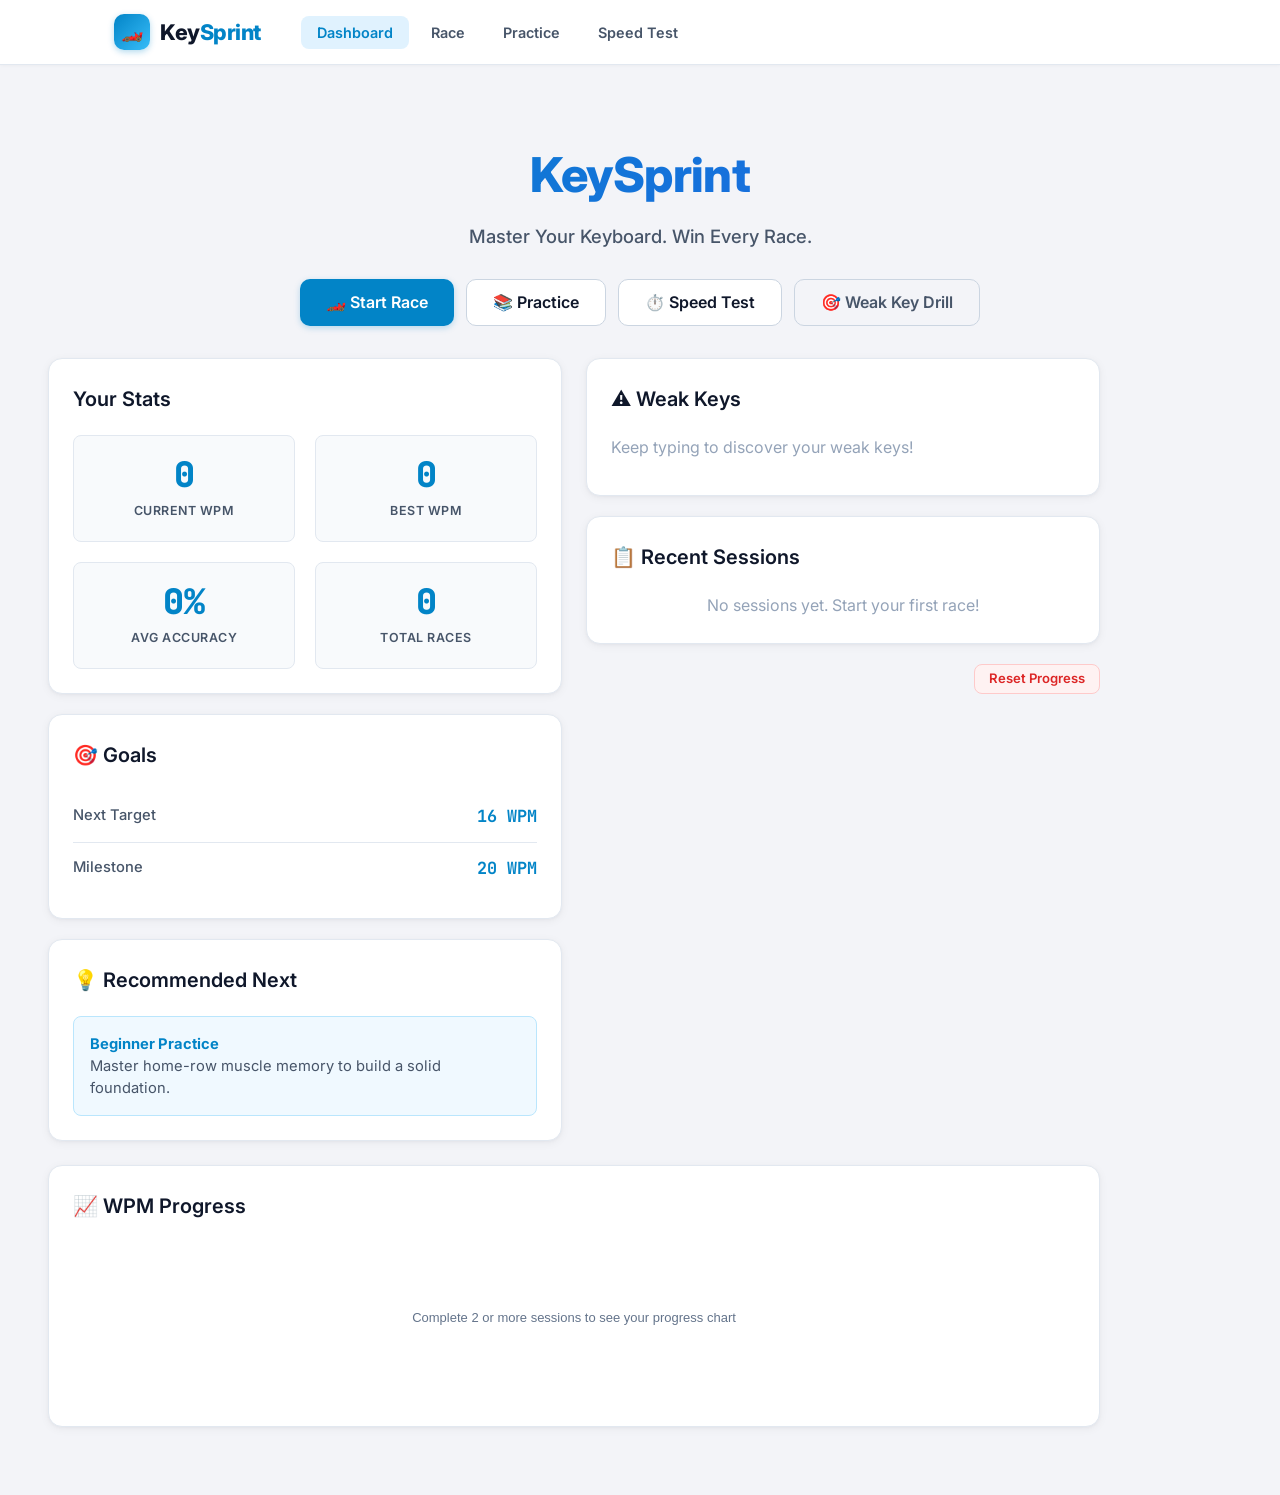
==== keysprint/index.html @ 2b30f243 "Build KeySprint typing website" ====
<!DOCTYPE html>
<html lang="en">
<head>
  <meta charset="UTF-8" />
  <meta name="viewport" content="width=device-width, initial-scale=1.0" />
  <meta name="description" content="KeySprint — Master Your Keyboard. Win Every Race. A gamified typing speed trainer." />
  <title>KeySprint — Master Your Keyboard. Win Every Race.</title>

  <!-- Fonts -->
  <link rel="preconnect" href="https://fonts.googleapis.com" />
  <link rel="preconnect" href="https://fonts.gstatic.com" crossorigin />
  <link href="https://fonts.googleapis.com/css2?family=JetBrains+Mono:wght@400;600;700&family=Inter:wght@400;500;600;700;800&display=swap" rel="stylesheet" />

  <!-- CSS -->
  <link rel="stylesheet" href="css/style.css" />
  <link rel="stylesheet" href="css/race.css" />
  <link rel="stylesheet" href="css/responsive.css" />

  <style>
    /* Inline critical — font override */
    body { font-family: 'Inter', 'Segoe UI', system-ui, sans-serif; }
    .passage-display, .typing-input, .key { font-family: 'JetBrains Mono', monospace; }
  </style>
</head>
<body>
<div id="app">

  <!-- ═══════════════════════════════════════════════════
       HEADER / NAV
  ════════════════════════════════════════════════════ -->
  <header>
    <div class="header-inner">
      <a class="logo" href="#" onclick="App.showView('dashboard'); App.renderDashboard(); return false;">
        <div class="logo-icon">🏎️</div>
        <span class="logo-name">Key<span>Sprint</span></span>
      </a>
      <nav>
        <button class="nav-btn active" id="nav-dashboard">Dashboard</button>
        <button class="nav-btn" id="nav-race">Race</button>
        <button class="nav-btn" id="nav-practice">Practice</button>
        <button class="nav-btn" id="nav-test">Speed Test</button>
      </nav>
    </div>
  </header>

  <!-- ═══════════════════════════════════════════════════
       VIEW: DASHBOARD
  ════════════════════════════════════════════════════ -->
  <div id="view-dashboard" class="view active">

    <!-- Hero -->
    <div class="dash-hero">
      <h1>KeySprint</h1>
      <p>Master Your Keyboard. Win Every Race.</p>
      <div class="dash-actions">
        <button class="btn btn-primary btn-lg" id="btn-start-race">🏎️ Start Race</button>
        <button class="btn btn-secondary btn-lg" id="btn-practice">📚 Practice</button>
        <button class="btn btn-secondary btn-lg" id="btn-typing-test">⏱️ Speed Test</button>
        <button class="btn btn-outline btn-lg" id="btn-adaptive">🎯 Weak Key Drill</button>
      </div>
    </div>

    <!-- Stats -->
    <div class="dash-grid container">
      <!-- Left column -->
      <div>
        <!-- Current stats -->
        <div class="card" style="margin-bottom:20px;">
          <div class="card-header">
            <h3>Your Stats</h3>
          </div>
          <div class="grid-2">
            <div class="stat-widget">
              <span class="stat-value" id="dash-current-wpm">0</span>
              <span class="stat-label">Current WPM</span>
            </div>
            <div class="stat-widget">
              <span class="stat-value" id="dash-best-wpm">0</span>
              <span class="stat-label">Best WPM</span>
            </div>
            <div class="stat-widget">
              <span class="stat-value" id="dash-accuracy">0%</span>
              <span class="stat-label">Avg Accuracy</span>
            </div>
            <div class="stat-widget">
              <span class="stat-value" id="dash-total-races">0</span>
              <span class="stat-label">Total Races</span>
            </div>
          </div>
        </div>

        <!-- Goals -->
        <div class="card" style="margin-bottom:20px;">
          <div class="card-header"><h3>🎯 Goals</h3></div>
          <div class="goal-item">
            <span class="goal-label">Next Target</span>
            <span class="goal-value"><span id="dash-next-target">16</span> WPM</span>
          </div>
          <div class="goal-item">
            <span class="goal-label">Milestone</span>
            <span class="goal-value"><span id="dash-milestone">20</span> WPM</span>
          </div>
        </div>

        <!-- Recommendation -->
        <div class="card">
          <div class="card-header"><h3>💡 Recommended Next</h3></div>
          <div class="recommendation-box" id="dash-recommendation">
            <strong>Start your first race!</strong><br>
            <span>Complete a session to get personalised recommendations.</span>
          </div>
        </div>
      </div>

      <!-- Right column -->
      <div>
        <!-- Weak keys -->
        <div class="card" style="margin-bottom:20px;">
          <div class="card-header"><h3>⚠️ Weak Keys</h3></div>
          <div id="dash-weak-keys" style="display:flex;gap:8px;flex-wrap:wrap;min-height:36px;">
            <span class="muted">Keep typing to discover your weak keys!</span>
          </div>
        </div>

        <!-- Recent history -->
        <div class="card" style="margin-bottom:20px;">
          <div class="card-header"><h3>📋 Recent Sessions</h3></div>
          <div id="dash-history">
            <p class="muted center">No sessions yet. Start your first race!</p>
          </div>
        </div>

        <!-- Reset -->
        <div style="text-align:right;">
          <button class="btn btn-danger btn-sm" id="btn-reset-stats">Reset Progress</button>
        </div>
      </div>
    </div>

    <!-- WPM Chart -->
    <div class="dash-chart-container container">
      <div class="card">
        <div class="card-header"><h3>📈 WPM Progress</h3></div>
        <div class="chart-canvas-wrap">
          <canvas id="dash-chart"></canvas>
        </div>
      </div>
    </div>

  </div><!-- /view-dashboard -->

  <!-- ═══════════════════════════════════════════════════
       VIEW: RACE
  ════════════════════════════════════════════════════ -->
  <div id="view-race" class="view">

    <!-- Setup bar -->
    <div class="race-setup container">
      <div class="race-setup-left">
        <h2>🏎️ Typing Race</h2>
        <p>Type the passage to advance your car. First to finish wins!</p>
      </div>
      <div class="race-setup-right">
        <label for="race-difficulty" style="color:var(--text-secondary);font-size:0.9rem;">Difficulty:</label>
        <select id="race-difficulty" class="difficulty-select">
          <option value="easy">Easy</option>
          <option value="medium" selected>Medium</option>
          <option value="hard">Hard</option>
        </select>
        <button class="btn btn-primary" id="btn-start-race-now">Start Race</button>
      </div>
    </div>

    <!-- Track -->
    <div class="race-track-container container" style="margin-left:24px;margin-right:24px;">
      <!-- Countdown overlay -->
      <div id="race-countdown" class="race-countdown-overlay">
        <div class="countdown-num">3</div>
      </div>

      <div class="track-road" id="race-track">
        <!-- Lane dividers -->
        <div class="lane-divider" style="top:69px;"></div>
        <div class="lane-divider" style="top:139px;"></div>
        <div class="lane-divider" style="top:209px;"></div>
        <!-- Start & finish lines -->
        <div class="start-line"></div>
        <div class="finish-line"></div>
      </div>
    </div>

    <!-- Active typing area -->
    <div id="race-active" style="display:none;" class="container" style="margin-top:0;">
      <div class="race-typing-area">
        <div class="race-top-bar">
          <div class="live-stats">
            <div class="live-stat">
              <span class="live-value" id="race-wpm">0</span>
              <span class="live-label">WPM</span>
            </div>
            <div class="live-stat">
              <span class="live-value" id="race-accuracy">100%</span>
              <span class="live-label">Accuracy</span>
            </div>
            <div class="live-stat">
              <span class="live-value" id="race-mistakes">0</span>
              <span class="live-label">Mistakes</span>
            </div>
          </div>
          <div class="race-controls">
            <button class="btn btn-outline btn-sm" id="btn-restart-race">↺ Restart</button>
          </div>
        </div>

        <!-- Progress bar -->
        <div class="progress-track" style="margin-bottom:16px;">
          <div class="progress-fill" id="race-progress-bar" style="width:0%;"></div>
        </div>

        <!-- Passage display -->
        <div class="passage-display" id="race-passage" aria-label="Passage to type"></div>

        <!-- Input -->
        <textarea
          id="race-input"
          class="typing-input"
          rows="2"
          placeholder="Start typing when the race begins…"
          disabled
          autocomplete="off"
          autocorrect="off"
          autocapitalize="off"
          spellcheck="false"
          aria-label="Typing input"
        ></textarea>
      </div>
    </div>

    <!-- Results -->
    <div id="race-results" style="display:none;"></div>

  </div><!-- /view-race -->

  <!-- ═══════════════════════════════════════════════════
       VIEW: PRACTICE
  ════════════════════════════════════════════════════ -->
  <div id="view-practice" class="view">

    <!-- Practice Menu -->
    <div id="practice-menu">
      <div class="page-title">
        <h2>📚 Practice Mode</h2>
      </div>
      <p class="page-subtitle">Build your typing skills step by step — from home row to advanced passages.</p>

      <!-- Beginner -->
      <div class="level-header">
        <span class="level-badge beginner">Beginner</span>
        <h3>Foundation Skills</h3>
      </div>
      <div id="practice-beginner"></div>

      <!-- Intermediate -->
      <div class="level-header">
        <span class="level-badge intermediate">Intermediate</span>
        <h3>Building Speed</h3>
      </div>
      <div id="practice-intermediate"></div>

      <!-- Advanced -->
      <div class="level-header">
        <span class="level-badge advanced">Advanced</span>
        <h3>Mastery Level</h3>
      </div>
      <div id="practice-advanced"></div>
    </div>

    <!-- Practice Session -->
    <div id="practice-session" style="display:none;">
      <div class="practice-header">
        <div>
          <h3 id="practice-lesson-title">Lesson</h3>
          <p class="practice-desc" id="practice-lesson-desc"></p>
        </div>
        <button class="btn btn-outline btn-sm" id="btn-back-practice">← Lessons</button>
      </div>

      <!-- Progress -->
      <div class="progress-track" style="margin-bottom:16px;">
        <div class="progress-fill" id="practice-progress-bar" style="width:0%;"></div>
      </div>

      <!-- Live stats -->
      <div class="live-stats" style="margin-bottom:16px;">
        <div class="live-stat">
          <span class="live-value" id="practice-wpm">0</span>
          <span class="live-label">WPM</span>
        </div>
        <div class="live-stat">
          <span class="live-value" id="practice-accuracy">100%</span>
          <span class="live-label">Accuracy</span>
        </div>
        <div class="live-stat">
          <span class="live-value" id="practice-mistakes">0</span>
          <span class="live-label">Mistakes</span>
        </div>
      </div>

      <!-- Passage -->
      <div class="passage-display" id="practice-display" style="margin-bottom:12px;"></div>

      <!-- Input -->
      <textarea
        id="practice-input"
        class="typing-input"
        rows="2"
        placeholder="Start typing…"
        autocomplete="off"
        autocorrect="off"
        autocapitalize="off"
        spellcheck="false"
        aria-label="Typing input"
      ></textarea>

      <!-- Visual keyboard -->
      <div id="practice-keyboard"></div>
    </div>

    <!-- Practice Results -->
    <div id="practice-results" style="display:none;"></div>

  </div><!-- /view-practice -->

  <!-- ═══════════════════════════════════════════════════
       VIEW: TYPING TEST
  ════════════════════════════════════════════════════ -->
  <div id="view-test" class="view">

    <!-- Setup -->
    <div id="test-setup">
      <div class="page-title" style="justify-content:center;">
        <h2>⏱️ Typing Speed Test</h2>
      </div>
      <p class="page-subtitle" style="text-align:center;">
        Choose a duration and start typing. WPM = (Correct characters ÷ 5) ÷ elapsed minutes.
      </p>

      <div class="card test-setup-card">
        <h3 style="margin-bottom:8px;">Select Duration</h3>
        <p style="font-size:0.9rem;">Timer starts the moment you begin typing.</p>
        <div class="test-duration-btns">
          <button class="test-duration-btn btn" id="btn-test-30">
            <span class="dur-num">30</span>
            <span class="dur-label">seconds</span>
          </button>
          <button class="test-duration-btn btn" id="btn-test-60">
            <span class="dur-num">60</span>
            <span class="dur-label">seconds</span>
          </button>
        </div>
      </div>
    </div>

    <!-- Active test -->
    <div id="test-active" style="display:none;">
      <div class="test-header">
        <div>
          <div class="test-timer-display" id="test-time">60</div>
          <div style="font-size:0.8rem;color:var(--text-muted);margin-top:2px;">seconds remaining</div>
        </div>
        <div class="live-stats">
          <div class="live-stat">
            <span class="live-value" id="test-wpm">0</span>
            <span class="live-label">WPM</span>
          </div>
          <div class="live-stat">
            <span class="live-value" id="test-accuracy">100%</span>
            <span class="live-label">Accuracy</span>
          </div>
          <div class="live-stat">
            <span class="live-value" id="test-correct">0</span>
            <span class="live-label">Correct</span>
          </div>
          <div class="live-stat">
            <span class="live-value" id="test-incorrect">0</span>
            <span class="live-label">Errors</span>
          </div>
        </div>
      </div>

      <!-- Passage -->
      <div class="passage-display" id="test-display" style="margin-bottom:12px;"></div>

      <!-- Input -->
      <textarea
        id="test-input"
        class="typing-input"
        rows="2"
        placeholder="Start typing to begin the test…"
        autocomplete="off"
        autocorrect="off"
        autocapitalize="off"
        spellcheck="false"
        aria-label="Typing input"
      ></textarea>
    </div>

    <!-- Results -->
    <div id="test-results" style="display:none;"></div>

  </div><!-- /view-test -->

</div><!-- /app -->

<!-- ── Scripts (order matters) ──────────────────────────── -->
<script src="js/storage.js"></script>
<script src="js/typing-engine.js"></script>
<script src="js/adaptive-learning.js"></script>
<script src="js/statistics.js"></script>
<script src="js/race.js"></script>
<script src="js/practice.js"></script>
<script src="js/app.js"></script>

</body>
</html>
---- keysprint/css/style.css ----
/* ══════════════════════════════════════════════════════════
   style.css — Base styles, design tokens, shared components
   Theme: Modern Clean White & Light Gray Combination
══════════════════════════════════════════════════════════ */

/* ── Design Tokens ──────────────────────────────────────── */
:root {
  --bg-deep:       #f3f4f8; /* Soft light gray background */
  --bg-panel:      #ffffff; /* Crisp pure white */
  --bg-card:       #ffffff; /* Clean white card */
  --bg-elevated:   #f8fafc; /* Very light slate-gray */
  --border:        #e2e8f0; /* Subtle light gray border */
  --border-bright: #cbd5e1; /* Clear defined border */

  --accent:        #0284c7; /* Vibrant racing sky-blue */
  --accent-hover:  #0369a1;
  --accent-glow:   rgba(2, 132, 199, 0.12);
  --accent2:       #e11d48; /* Racing crimson */
  --accent3:       #d97706; /* Racing amber/gold */
  --accent4:       #16a34a; /* Racing emerald green */
  --success:       #16a34a; /* Vibrant green */
  --danger:        #dc2626; /* Vibrant red */
  --warning:       #d97706; /* Warm amber */

  --text-primary:  #0f172a; /* Slate 900 - high contrast readability */
  --text-secondary:#475569; /* Slate 600 */
  --text-muted:    #94a3b8; /* Slate 400 */

  --font-main:     'Inter', -apple-system, BlinkMacSystemFont, 'Segoe UI', Roboto, sans-serif;
  --font-mono:     'JetBrains Mono', 'Fira Code', 'Consolas', monospace;

  --radius-sm:     8px;
  --radius-md:     14px;
  --radius-lg:     20px;

  --shadow-card:   0 2px 10px rgba(15, 23, 42, 0.05), 0 1px 3px rgba(15, 23, 42, 0.03);
  --shadow-glow:   0 0 15px rgba(2, 132, 199, 0.15);

  --transition:    all 0.2s ease;
}

/* ── Reset & Base ───────────────────────────────────────── */
*, *::before, *::after { box-sizing: border-box; margin: 0; padding: 0; }

html { font-size: 16px; scroll-behavior: smooth; }

body {
  font-family: var(--font-main);
  background: var(--bg-deep);
  color: var(--text-primary);
  min-height: 100vh;
  line-height: 1.6;
  overflow-x: hidden;
  -webkit-font-smoothing: antialiased;
}

/* ── Typography ─────────────────────────────────────────── */
h1 { font-size: 2.3rem; font-weight: 800; letter-spacing: -0.6px; color: var(--text-primary); }
h2 { font-size: 1.6rem; font-weight: 700; letter-spacing: -0.4px; color: var(--text-primary); }
h3 { font-size: 1.25rem; font-weight: 600; color: var(--text-primary); }
h4 { font-size: 1rem; font-weight: 600; color: var(--text-primary); }
p  { color: var(--text-secondary); }
.muted { color: var(--text-muted); }
.center { text-align: center; }

/* ── Layout ─────────────────────────────────────────────── */
#app {
  display: flex;
  flex-direction: column;
  min-height: 100vh;
}

.view { display: none; flex: 1; }
.view.active { display: block; animation: fadeIn 0.22s ease-out; }

@keyframes fadeIn {
  from { opacity: 0; transform: translateY(6px); }
  to   { opacity: 1; transform: translateY(0); }
}

.container {
  max-width: 1100px;
  margin: 0 auto;
  padding: 0 24px;
}

.section {
  padding: 32px 0;
}

/* ── Top Navigation ─────────────────────────────────────── */
header {
  background: var(--bg-panel);
  border-bottom: 1px solid var(--border);
  position: sticky;
  top: 0;
  z-index: 100;
  box-shadow: 0 1px 3px rgba(0, 0, 0, 0.03);
}

.header-inner {
  display: flex;
  align-items: center;
  gap: 20px;
  height: 64px;
  max-width: 1100px;
  margin: 0 auto;
  padding: 0 24px;
}

.logo {
  display: flex;
  align-items: center;
  gap: 10px;
  text-decoration: none;
  flex-shrink: 0;
}

.logo-icon {
  width: 36px;
  height: 36px;
  background: linear-gradient(135deg, var(--accent), #38bdf8);
  border-radius: 10px;
  display: flex;
  align-items: center;
  justify-content: center;
  font-size: 18px;
  box-shadow: 0 2px 6px rgba(2, 132, 199, 0.3);
}

.logo-name {
  font-size: 1.35rem;
  font-weight: 800;
  color: var(--text-primary);
  letter-spacing: -0.5px;
}

.logo-name span { color: var(--accent); }

nav {
  display: flex;
  gap: 6px;
  flex: 1;
  margin-left: 20px;
}

.nav-btn {
  background: transparent;
  border: none;
  color: var(--text-secondary);
  padding: 8px 16px;
  border-radius: var(--radius-sm);
  cursor: pointer;
  font-size: 0.9rem;
  font-weight: 600;
  transition: var(--transition);
  font-family: var(--font-main);
}

.nav-btn:hover {
  background: var(--bg-elevated);
  color: var(--text-primary);
}

.nav-btn.active {
  background: #e0f2fe;
  color: var(--accent);
}

/* ── Cards ──────────────────────────────────────────────── */
.card {
  background: var(--bg-card);
  border: 1px solid var(--border);
  border-radius: var(--radius-md);
  padding: 24px;
  box-shadow: var(--shadow-card);
}

.card-header {
  display: flex;
  align-items: center;
  justify-content: space-between;
  margin-bottom: 20px;
}

/* ── Buttons ────────────────────────────────────────────── */
.btn {
  display: inline-flex;
  align-items: center;
  gap: 8px;
  padding: 10px 22px;
  border-radius: var(--radius-sm);
  border: none;
  cursor: pointer;
  font-family: var(--font-main);
  font-size: 0.92rem;
  font-weight: 600;
  transition: var(--transition);
  text-decoration: none;
  line-height: 1.2;
}

.btn:disabled { opacity: 0.4; cursor: not-allowed; }

.btn-primary {
  background: var(--accent);
  color: #ffffff;
  box-shadow: 0 2px 6px rgba(2, 132, 199, 0.25);
}
.btn-primary:hover:not(:disabled) {
  background: var(--accent-hover);
  transform: translateY(-1px);
  box-shadow: 0 4px 12px rgba(2, 132, 199, 0.35);
}

.btn-secondary {
  background: #ffffff;
  color: var(--text-primary);
  border: 1px solid var(--border-bright);
}
.btn-secondary:hover:not(:disabled) {
  background: var(--bg-elevated);
  border-color: var(--accent);
  color: var(--accent);
}

.btn-outline {
  background: transparent;
  border: 1px solid var(--border-bright);
  color: var(--text-secondary);
}
.btn-outline:hover:not(:disabled) {
  border-color: var(--text-secondary);
  color: var(--text-primary);
  background: var(--bg-elevated);
}

.btn-danger {
  background: #fef2f2;
  color: var(--danger);
  border: 1px solid #fecaca;
}
.btn-danger:hover:not(:disabled) {
  background: #fee2e2;
}

.btn-sm { padding: 6px 14px; font-size: 0.82rem; }
.btn-lg { padding: 13px 26px; font-size: 1rem; border-radius: 10px; }

/* ── Stat Widgets ───────────────────────────────────────── */
.stat-widget {
  background: var(--bg-elevated);
  border: 1px solid var(--border);
  border-radius: var(--radius-sm);
  padding: 20px 16px;
  text-align: center;
  transition: var(--transition);
}

.stat-widget:hover {
  border-color: var(--accent);
  box-shadow: 0 2px 8px rgba(2, 132, 199, 0.08);
}

.stat-widget .stat-value {
  display: block;
  font-size: 2.2rem;
  font-weight: 800;
  color: var(--accent);
  line-height: 1.1;
  font-family: var(--font-mono);
}

.stat-widget .stat-label {
  display: block;
  font-size: 0.78rem;
  color: var(--text-secondary);
  text-transform: uppercase;
  letter-spacing: 0.5px;
  margin-top: 6px;
  font-weight: 600;
}

/* ── Passage Display ────────────────────────────────────── */
.passage-display {
  font-family: var(--font-mono);
  font-size: 1.15rem;
  line-height: 2;
  letter-spacing: 0.02em;
  padding: 20px;
  background: #ffffff;
  border: 1px solid var(--border-bright);
  border-radius: var(--radius-sm);
  min-height: 90px;
  word-break: break-word;
  user-select: none;
  box-shadow: inset 0 1px 3px rgba(0,0,0,0.02);
}

.char {
  position: relative;
  transition: color 0.05s ease, background-color 0.05s ease;
}

/* Correct: Vibrant clear green */
.char.correct {
  color: #16a34a;
  font-weight: 600;
}

/* Incorrect: Exact character that was mistyped is red */
.char.incorrect {
  color: #dc2626;
  background: #fee2e2;
  border-radius: 3px;
  padding: 0 1px;
  font-weight: 700;
}

/* Active cursor */
.char.active {
  color: var(--text-primary);
  background: rgba(2, 132, 199, 0.2);
  border-radius: 3px;
  padding: 0 1px;
  animation: blink-cursor 1s step-start infinite;
}

.char.pending {
  color: #94a3b8;
}

@keyframes blink-cursor {
  50% { background: rgba(2, 132, 199, 0.08); }
}

/* ── Typing Input ───────────────────────────────────────── */
.typing-input {
  width: 100%;
  background: #ffffff;
  border: 2px solid var(--border-bright);
  border-radius: var(--radius-sm);
  color: var(--text-primary);
  font-family: var(--font-mono);
  font-size: 1.05rem;
  padding: 14px 18px;
  resize: none;
  outline: none;
  transition: var(--transition);
  margin-top: 12px;
  box-shadow: 0 1px 2px rgba(0,0,0,0.03);
}

.typing-input:focus {
  border-color: var(--accent);
  box-shadow: 0 0 0 3px rgba(2, 132, 199, 0.15);
}

.typing-input:disabled {
  background: var(--bg-elevated);
  opacity: 0.6;
  cursor: not-allowed;
}

/* ── Progress Bar ───────────────────────────────────────── */
.progress-track {
  background: #e2e8f0;
  border-radius: 100px;
  height: 8px;
  overflow: hidden;
}

.progress-fill {
  height: 100%;
  border-radius: 100px;
  background: linear-gradient(90deg, var(--accent), #38bdf8);
  transition: width 0.25s ease;
  min-width: 2px;
}

/* ── Live Stats Row ─────────────────────────────────────── */
.live-stats {
  display: flex;
  gap: 14px;
  flex-wrap: wrap;
}

.live-stat {
  background: var(--bg-elevated);
  border: 1px solid var(--border);
  border-radius: var(--radius-sm);
  padding: 10px 16px;
  display: flex;
  flex-direction: column;
  align-items: center;
  min-width: 76px;
}

.live-stat .live-value {
  font-size: 1.5rem;
  font-weight: 800;
  color: var(--accent);
  line-height: 1;
  font-family: var(--font-mono);
}

.live-stat .live-label {
  font-size: 0.72rem;
  color: var(--text-secondary);
  text-transform: uppercase;
  letter-spacing: 0.5px;
  margin-top: 4px;
  font-weight: 600;
}

/* ── Key Chips ──────────────────────────────────────────── */
.key-chip {
  display: inline-flex;
  align-items: center;
  flex-direction: column;
  gap: 2px;
  padding: 6px 12px;
  border-radius: 6px;
  font-family: var(--font-mono);
  font-size: 0.9rem;
  font-weight: 700;
  min-width: 40px;
  text-align: center;
}

.key-chip.bad {
  background: #fef2f2;
  border: 1px solid #fecaca;
  color: var(--danger);
}

.key-chip small {
  font-size: 0.7rem;
  font-weight: 500;
  color: var(--text-secondary);
}

/* ── Badges ─────────────────────────────────────────────── */
.badge {
  display: inline-flex;
  align-items: center;
  gap: 4px;
  padding: 6px 14px;
  border-radius: 100px;
  font-size: 0.85rem;
  font-weight: 700;
}

.badge-gold {
  background: #fef3c7;
  color: #92400e;
  border: 1px solid #fde68a;
}

/* ── Results Card (shared) ──────────────────────────────── */
.results-card {
  max-width: 640px;
  margin: 40px auto;
  background: #ffffff;
  border: 1px solid var(--border);
  border-radius: var(--radius-lg);
  padding: 36px;
  box-shadow: 0 10px 30px rgba(15, 23, 42, 0.08);
  animation: slideUp 0.35s ease-out;
}

@keyframes slideUp {
  from { transform: translateY(16px); opacity: 0; }
  to   { transform: translateY(0); opacity: 1; }
}

.results-header {
  text-align: center;
  margin-bottom: 28px;
}

.results-header h2 { font-size: 1.85rem; margin-bottom: 8px; }

.result-position-badge {
  display: inline-block;
  padding: 6px 18px;
  border-radius: 100px;
  font-weight: 700;
  font-size: 1rem;
  margin-top: 8px;
}
.result-position-badge.pos-1 { background: #fef3c7; color: #92400e; border: 1px solid #fde68a; }
.result-position-badge.pos-2 { background: #f1f5f9; color: #475569; border: 1px solid #cbd5e1; }
.result-position-badge.pos-3 { background: #ffedd5; color: #9a3412; border: 1px solid #fed7aa; }
.result-position-badge.pos-4 { background: #f8fafc; color: #64748b; border: 1px solid #e2e8f0; }

.results-stats {
  display: grid;
  grid-template-columns: repeat(4, 1fr);
  gap: 12px;
  margin-bottom: 24px;
}

.result-stat {
  background: var(--bg-elevated);
  border-radius: var(--radius-sm);
  padding: 16px 8px;
  text-align: center;
  border: 1px solid var(--border);
}

.result-stat .stat-value {
  display: block;
  font-size: 1.7rem;
  font-weight: 800;
  color: var(--accent);
  font-family: var(--font-mono);
}

.result-stat .stat-label {
  font-size: 0.75rem;
  color: var(--text-secondary);
  text-transform: uppercase;
  letter-spacing: 0.5px;
  font-weight: 600;
  margin-top: 2px;
}

.results-comparison {
  display: grid;
  grid-template-columns: 1fr 1fr 1.3fr;
  gap: 12px;
  background: var(--bg-elevated);
  border: 1px solid var(--border);
  border-radius: var(--radius-sm);
  padding: 14px 18px;
  margin-bottom: 20px;
  align-items: center;
}

.comp-item {
  display: flex;
  flex-direction: column;
  gap: 2px;
}

.comp-label {
  font-size: 0.72rem;
  color: var(--text-secondary);
  text-transform: uppercase;
  letter-spacing: 0.5px;
  font-weight: 600;
}

.comp-val {
  font-size: 1.15rem;
  font-weight: 700;
  color: var(--text-primary);
  font-family: var(--font-mono);
}

.comp-val.accent {
  color: var(--accent);
}

.trend-pill {
  display: inline-flex;
  align-items: center;
  font-size: 0.8rem;
  font-weight: 700;
  padding: 4px 10px;
  border-radius: 6px;
  width: fit-content;
}

.trend-up {
  background: #dcfce7;
  color: #15803d;
  border: 1px solid #bbf7d0;
}

.trend-down {
  background: #fee2e2;
  color: #b91c1c;
  border: 1px solid #fecaca;
}

.trend-neutral {
  background: #f1f5f9;
  color: var(--text-secondary);
  border: 1px solid #e2e8f0;
}

.results-progress {
  display: flex;
  justify-content: space-around;
  padding: 16px;
  background: var(--bg-elevated);
  border: 1px solid var(--border);
  border-radius: var(--radius-sm);
  margin-bottom: 20px;
}

.progress-item {
  display: flex;
  flex-direction: column;
  align-items: center;
  gap: 4px;
  font-size: 0.85rem;
  color: var(--text-secondary);
}

.progress-item strong { color: var(--text-primary); font-size: 1.05rem; }

.weak-keys-summary {
  background: var(--bg-elevated);
  border: 1px solid var(--border);
  border-radius: var(--radius-sm);
  padding: 14px 18px;
  margin-bottom: 20px;
}

.weak-keys-summary h4 { font-size: 0.88rem; color: var(--text-primary); margin-bottom: 10px; }

.weak-key-chips {
  display: flex;
  gap: 8px;
  flex-wrap: wrap;
}

.result-recommendation {
  background: #f0f9ff;
  border: 1px solid #bae6fd;
  border-radius: var(--radius-sm);
  padding: 14px 18px;
  margin-bottom: 24px;
}

.result-recommendation .rec-title {
  font-size: 0.72rem;
  color: var(--accent);
  text-transform: uppercase;
  letter-spacing: 0.5px;
  font-weight: 700;
  margin-bottom: 4px;
}

.result-recommendation strong {
  color: var(--text-primary);
  font-size: 0.95rem;
  display: block;
}

.result-recommendation p {
  font-size: 0.85rem;
  color: var(--text-secondary);
  margin-top: 2px;
}

.results-actions {
  display: flex;
  gap: 12px;
  flex-wrap: wrap;
  justify-content: center;
}

/* ── History rows ───────────────────────────────────────── */
.history-row {
  display: flex;
  align-items: center;
  gap: 12px;
  padding: 12px 0;
  border-bottom: 1px solid var(--border);
  font-size: 0.92rem;
}

.history-row:last-child { border-bottom: none; }
.history-icon { font-size: 1.15rem; }
.history-info { flex: 1; color: var(--text-secondary); font-weight: 500; }
.history-wpm { font-weight: 700; color: var(--accent); min-width: 75px; text-align: right; font-family: var(--font-mono); }
.history-acc { color: var(--text-secondary); min-width: 55px; text-align: right; font-size: 0.85rem; font-weight: 600; }

/* ── Grid helpers ───────────────────────────────────────── */
.grid-2 { display: grid; grid-template-columns: 1fr 1fr; gap: 20px; }
.grid-3 { display: grid; grid-template-columns: repeat(3, 1fr); gap: 16px; }
.grid-4 { display: grid; grid-template-columns: repeat(4, 1fr); gap: 16px; }

/* ── Dashboard specific ─────────────────────────────────── */
#view-dashboard { padding: 32px 0 48px; }

.dash-hero {
  text-align: center;
  padding: 40px 24px 32px;
}

.dash-hero h1 {
  font-size: 3rem;
  background: linear-gradient(135deg, #0284c7, #2563eb);
  -webkit-background-clip: text;
  -webkit-text-fill-color: transparent;
  background-clip: text;
  margin-bottom: 8px;
}

.dash-hero p {
  font-size: 1.15rem;
  color: var(--text-secondary);
  margin-bottom: 28px;
  font-weight: 500;
}

.dash-actions {
  display: flex;
  gap: 12px;
  justify-content: center;
  flex-wrap: wrap;
}

.dash-grid {
  display: grid;
  grid-template-columns: 1fr 1fr;
  gap: 24px;
  margin: 0 24px 24px;
}

.dash-chart-container {
  margin: 0 24px 20px;
}

.chart-canvas-wrap {
  position: relative;
  height: 160px;
  width: 100%;
}

#dash-chart {
  width: 100%;
  height: 100%;
  display: block;
}

/* ── Lesson cards ───────────────────────────────────────── */
.lesson-card {
  display: flex;
  align-items: center;
  gap: 16px;
  padding: 16px 20px;
  background: #ffffff;
  border: 1px solid var(--border);
  border-radius: var(--radius-sm);
  margin-bottom: 12px;
  transition: var(--transition);
  box-shadow: 0 1px 2px rgba(0,0,0,0.02);
}

.lesson-card:hover {
  border-color: var(--accent);
  box-shadow: 0 4px 12px rgba(2, 132, 199, 0.08);
  transform: translateY(-1px);
}

.lesson-card.done {
  background: #f8fafc;
  opacity: 0.8;
}

.lesson-icon { font-size: 1.6rem; flex-shrink: 0; }

.lesson-info {
  flex: 1;
  display: flex;
  flex-direction: column;
  gap: 3px;
}

.lesson-info strong { font-size: 1rem; color: var(--text-primary); }
.lesson-info span { font-size: 0.84rem; color: var(--text-secondary); }

/* ── Level headers ──────────────────────────────────────── */
.level-header {
  display: flex;
  align-items: center;
  gap: 12px;
  margin: 28px 0 14px;
}

.level-badge {
  padding: 4px 12px;
  border-radius: 100px;
  font-size: 0.75rem;
  font-weight: 700;
  letter-spacing: 0.5px;
  text-transform: uppercase;
}

.level-badge.beginner { background: #dcfce7; color: #15803d; }
.level-badge.intermediate { background: #fef3c7; color: #b45309; }
.level-badge.advanced { background: #ffe4e6; color: #be123c; }

/* ── Page titles ────────────────────────────────────────── */
.page-title {
  padding: 32px 24px 0;
  display: flex;
  align-items: center;
  gap: 12px;
  margin-bottom: 8px;
}

.page-title h2 { font-size: 1.6rem; }
.page-subtitle {
  padding: 0 24px;
  color: var(--text-secondary);
  font-size: 0.95rem;
  margin-bottom: 24px;
}

/* ── Difficulty selector ────────────────────────────────── */
.difficulty-select {
  background: #ffffff;
  border: 1px solid var(--border-bright);
  border-radius: var(--radius-sm);
  color: var(--text-primary);
  padding: 8px 14px;
  font-family: var(--font-main);
  font-size: 0.9rem;
  font-weight: 500;
  outline: none;
  cursor: pointer;
}

.difficulty-select:focus { border-color: var(--accent); }

/* ── Recommendation box ─────────────────────────────────── */
.recommendation-box {
  background: #f0f9ff;
  border: 1px solid #bae6fd;
  border-radius: var(--radius-sm);
  padding: 16px;
  font-size: 0.92rem;
  line-height: 1.5;
}

.recommendation-box strong { color: var(--accent); }
.recommendation-box span { color: var(--text-secondary); }

/* ── Goals ──────────────────────────────────────────────── */
.goal-item {
  display: flex;
  align-items: center;
  justify-content: space-between;
  padding: 12px 0;
  border-bottom: 1px solid var(--border);
  font-size: 0.92rem;
}

.goal-item:last-child { border-bottom: none; }
.goal-item .goal-label { color: var(--text-secondary); font-weight: 500; }
.goal-item .goal-value { font-weight: 700; color: var(--accent); font-family: var(--font-mono); font-size: 1.05rem; }

/* ── Finger Guidance Banner ──────────────────────────────── */
.finger-guidance {
  display: flex;
  align-items: center;
  justify-content: center;
  gap: 14px;
  background: #ffffff;
  border: 1px solid var(--border-bright);
  border-radius: var(--radius-sm);
  padding: 12px 20px;
  margin-bottom: 16px;
  font-size: 0.95rem;
  color: var(--text-secondary);
  box-shadow: 0 1px 3px rgba(0,0,0,0.03);
}

.guidance-key {
  font-family: var(--font-mono);
  background: var(--bg-elevated);
  color: var(--accent);
  padding: 3px 10px;
  border-radius: 6px;
  border: 1px solid var(--border-bright);
  font-size: 1.05rem;
  font-weight: 700;
}

.guidance-finger {
  font-weight: 700;
}

.guidance-sep {
  color: var(--border-bright);
}

.legend-item.active-legend {
  color: var(--text-primary);
  font-weight: 700;
  text-decoration: underline;
}

/* ── Scrollbar ──────────────────────────────────────────── */
::-webkit-scrollbar { width: 8px; height: 8px; }
::-webkit-scrollbar-track { background: var(--bg-deep); }
::-webkit-scrollbar-thumb { background: #cbd5e1; border-radius: 4px; }
::-webkit-scrollbar-thumb:hover { background: #94a3b8; }

/* ── Selection ──────────────────────────────────────────── */
::selection { background: #bae6fd; color: #0284c7; }
---- keysprint/css/race.css ----
/* ══════════════════════════════════════════════════════════
   race.css — Racing track, cars, countdown, race UI
   Theme: Modern Clean White & Light Gray Combination
══════════════════════════════════════════════════════════ */

/* ── Race View ──────────────────────────────────────────── */
#view-race {
  padding: 0 0 48px;
}

.race-setup {
  padding: 32px 24px 0;
  display: flex;
  align-items: center;
  justify-content: space-between;
  flex-wrap: wrap;
  gap: 16px;
  margin-bottom: 24px;
  max-width: 1100px;
  margin-left: auto;
  margin-right: auto;
}

.race-setup-left h2 { font-size: 1.6rem; color: var(--text-primary); }
.race-setup-left p { color: var(--text-secondary); font-size: 0.95rem; }

.race-setup-right {
  display: flex;
  align-items: center;
  gap: 12px;
}

/* ── Track Container ────────────────────────────────────── */
.race-track-container {
  position: relative;
  margin: 0 24px 24px;
  background: #ffffff;
  border: 1px solid var(--border);
  border-radius: var(--radius-md);
  overflow: hidden;
  box-shadow: var(--shadow-card);
}

.track-road {
  position: relative;
  height: 310px;
  width: 100%;
  background: #1e293b; /* Sleek dark asphalt racing track for high contrast and excitement */
}

/* Finish line */
.finish-line {
  position: absolute;
  right: 0;
  top: 0;
  bottom: 0;
  width: 20px;
  background: repeating-linear-gradient(
    0deg,
    #0f172a 0px,
    #0f172a 10px,
    #ffffff 10px,
    #ffffff 20px
  );
  opacity: 0.85;
  z-index: 5;
}

/* Start line */
.start-line {
  position: absolute;
  left: 10px;
  top: 0;
  bottom: 0;
  width: 4px;
  background: #38bdf8;
  z-index: 5;
}

/* Lane dividers */
.lane-divider {
  position: absolute;
  left: 10px;
  right: 20px;
  height: 1px;
  background: repeating-linear-gradient(90deg, rgba(255,255,255,0.2) 0px, rgba(255,255,255,0.2) 20px, transparent 20px, transparent 40px);
}

/* ── Cars ───────────────────────────────────────────────── */
.race-car {
  position: absolute;
  transition: left 0.1s linear;
  display: flex;
  flex-direction: column;
  align-items: flex-start;
  gap: 2px;
  z-index: 10;
}

.race-car .car-label {
  font-size: 0.68rem;
  font-weight: 700;
  color: #94a3b8;
  white-space: nowrap;
  margin-left: 2px;
}

.race-car[data-lane="0"] .car-label { color: #38bdf8; }

.race-car.finished {
  filter: brightness(0.85);
}

/* ── Countdown Overlay ──────────────────────────────────── */
.race-countdown-overlay {
  position: absolute;
  inset: 0;
  display: flex;
  align-items: center;
  justify-content: center;
  background: rgba(255, 255, 255, 0.9);
  backdrop-filter: blur(4px);
  z-index: 20;
  border-radius: var(--radius-md);
}

.countdown-num {
  font-size: 7.5rem;
  font-weight: 900;
  color: var(--accent);
  text-shadow: 0 4px 20px rgba(2, 132, 199, 0.3);
  animation: countdown-pop 0.5s ease-out forwards;
}

.countdown-num.go {
  color: #16a34a;
  font-size: 5.5rem;
  text-shadow: 0 4px 20px rgba(22, 163, 74, 0.3);
}

@keyframes countdown-pop {
  0%   { transform: scale(1.4); opacity: 0; }
  30%  { transform: scale(1.0); opacity: 1; }
  80%  { opacity: 1; }
  100% { transform: scale(0.95); opacity: 0.85; }
}

/* ── Race Active Panel ──────────────────────────────────── */
#race-active {
  margin: 0 24px;
  max-width: calc(1100px - 48px);
  margin-left: auto;
  margin-right: auto;
}

.race-typing-area {
  background: #ffffff;
  border: 1px solid var(--border);
  border-radius: var(--radius-md);
  padding: 24px;
  margin: 0 24px;
  max-width: calc(1100px - 48px);
  margin-left: auto;
  margin-right: auto;
  box-shadow: var(--shadow-card);
}

.race-top-bar {
  display: flex;
  align-items: center;
  justify-content: space-between;
  margin-bottom: 16px;
  flex-wrap: wrap;
  gap: 12px;
}

.race-controls {
  display: flex;
  align-items: center;
  gap: 10px;
}

/* ── Results area ───────────────────────────────────────── */
#race-results {
  margin: 0 24px;
}

/* ── Test View ──────────────────────────────────────────── */
#view-test {
  padding: 0 0 48px;
}

.test-setup-card {
  max-width: 540px;
  margin: 40px auto 0;
  text-align: center;
  padding: 40px;
  background: #ffffff;
  border: 1px solid var(--border);
  border-radius: var(--radius-md);
  box-shadow: var(--shadow-card);
}

.test-duration-btns {
  display: flex;
  gap: 16px;
  justify-content: center;
  margin-top: 24px;
}

.test-duration-btn {
  display: flex;
  flex-direction: column;
  align-items: center;
  gap: 6px;
  padding: 20px 32px;
  background: var(--bg-elevated);
  border: 1px solid var(--border-bright);
  border-radius: var(--radius-md);
  cursor: pointer;
  transition: var(--transition);
  font-family: var(--font-main);
}

.test-duration-btn:hover {
  border-color: var(--accent);
  background: #e0f2fe;
  transform: translateY(-2px);
  box-shadow: 0 4px 12px rgba(2, 132, 199, 0.12);
}

.test-duration-btn .dur-num {
  font-size: 2.6rem;
  font-weight: 800;
  color: var(--accent);
  line-height: 1;
  font-family: var(--font-mono);
}

.test-duration-btn .dur-label {
  font-size: 0.88rem;
  color: var(--text-secondary);
  font-weight: 600;
}

#test-active {
  max-width: 820px;
  margin: 32px auto 0;
  padding: 0 24px;
}

.test-header {
  display: flex;
  align-items: center;
  justify-content: space-between;
  margin-bottom: 20px;
}

.test-timer-display {
  font-size: 3.2rem;
  font-weight: 800;
  color: var(--accent);
  font-variant-numeric: tabular-nums;
  line-height: 1;
  font-family: var(--font-mono);
}

.test-timer-display.warning { color: var(--warning); }
.test-timer-display.urgent { color: var(--danger); animation: pulse 0.5s ease infinite alternate; }

@keyframes pulse {
  from { opacity: 0.7; }
  to   { opacity: 1; }
}

#test-results { margin: 0 24px; }

/* ── Practice View ──────────────────────────────────────── */
#view-practice { padding: 0 0 48px; }

#practice-menu {
  max-width: 820px;
  margin: 0 auto;
  padding: 32px 24px 0;
}

#practice-session {
  max-width: 820px;
  margin: 0 auto;
  padding: 32px 24px 0;
}

#practice-results { margin: 0 24px; }

.practice-header {
  display: flex;
  align-items: center;
  justify-content: space-between;
  margin-bottom: 8px;
}

.practice-desc {
  color: var(--text-secondary);
  font-size: 0.95rem;
  margin-bottom: 20px;
}

/* ── Visual Keyboard ────────────────────────────────────── */
#practice-keyboard {
  margin-top: 24px;
}

.visual-keyboard {
  display: flex;
  flex-direction: column;
  align-items: center;
  gap: 6px;
  margin-bottom: 12px;
  background: var(--bg-elevated);
  border: 1px solid var(--border);
  border-radius: var(--radius-md);
  padding: 16px;
}

.key-row {
  display: flex;
  gap: 5px;
}

.key {
  display: flex;
  align-items: center;
  justify-content: center;
  min-width: 38px;
  height: 38px;
  background: #ffffff;
  border: 1px solid var(--border-bright);
  border-radius: 6px;
  font-size: 0.8rem;
  font-family: var(--font-mono);
  color: var(--text-primary);
  font-weight: 600;
  cursor: default;
  transition: all 0.12s ease;
  position: relative;
  box-shadow: 0 2px 0 #cbd5e1;
}

.key-special { min-width: 58px; font-size: 0.7rem; color: var(--text-secondary); }
.key-space   { min-width: 230px; }

.key.key-active {
  background: var(--finger-color, var(--accent)) !important;
  border-color: var(--finger-color, var(--accent)) !important;
  color: #ffffff !important;
  font-weight: 800;
  transform: translateY(2px);
  box-shadow: 0 0 12px var(--finger-color, rgba(2, 132, 199, 0.4)) !important;
}

.finger-legend {
  display: flex;
  flex-wrap: wrap;
  gap: 12px;
  justify-content: center;
  margin-top: 10px;
}

.legend-item {
  display: flex;
  align-items: center;
  gap: 6px;
  font-size: 0.76rem;
  color: var(--text-secondary);
  font-weight: 500;
}

.legend-dot {
  width: 10px;
  height: 10px;
  border-radius: 50%;
  flex-shrink: 0;
}
---- keysprint/css/responsive.css ----
/* ══════════════════════════════════════════════════════════
   responsive.css — Media queries and mobile layout
══════════════════════════════════════════════════════════ */

/* ── Tablet (≤ 900px) ────────────────────────────────────── */
@media (max-width: 900px) {
  .dash-grid { grid-template-columns: 1fr; }
  .grid-2    { grid-template-columns: 1fr; }
  .grid-3    { grid-template-columns: 1fr 1fr; }
  .grid-4    { grid-template-columns: 1fr 1fr; }
  .results-stats { grid-template-columns: 1fr 1fr; }

  .dash-hero h1 { font-size: 2rem; }

  .race-setup {
    flex-direction: column;
    align-items: flex-start;
  }

  .race-track-container {
    margin: 0 12px 20px;
  }

  .race-typing-area {
    margin: 0 12px;
  }

  .race-top-bar { flex-direction: column; align-items: flex-start; }

  .live-stats { gap: 10px; }
}

/* ── Mobile (≤ 600px) ────────────────────────────────────── */
@media (max-width: 600px) {
  :root { font-size: 15px; }

  .header-inner { padding: 0 16px; height: 56px; }
  .logo-name { font-size: 1.1rem; }

  nav { gap: 2px; margin-left: 10px; }
  .nav-btn { padding: 5px 10px; font-size: 0.8rem; }

  .dash-hero { padding: 32px 16px 24px; }
  .dash-hero h1 { font-size: 1.7rem; }
  .dash-hero p  { font-size: 0.95rem; }

  .dash-actions { flex-direction: column; align-items: center; }
  .dash-actions .btn { width: 100%; max-width: 300px; justify-content: center; }

  .dash-grid { margin: 0 16px 16px; }
  .dash-chart-container { margin: 0 16px 16px; }

  .grid-3 { grid-template-columns: 1fr; }
  .grid-4 { grid-template-columns: 1fr 1fr; }

  .results-card {
    margin: 24px 16px;
    padding: 24px 20px;
  }

  .results-stats { grid-template-columns: 1fr 1fr; gap: 8px; }
  .results-actions { flex-direction: column; align-items: stretch; }
  .results-actions .btn { justify-content: center; }

  .results-progress { flex-direction: column; gap: 10px; }
  .results-comparison { grid-template-columns: 1fr; gap: 8px; text-align: center; }
  .finger-guidance { flex-direction: column; gap: 6px; text-align: center; }
  .guidance-sep { display: none; }

  .passage-display { font-size: 1rem; padding: 14px; }

  .race-track-container { margin: 0 12px 16px; }
  .track-road { height: 290px; }

  .countdown-num { font-size: 5rem; }

  .race-typing-area {
    margin: 0 12px;
    padding: 16px;
  }

  .live-stats { gap: 8px; }
  .live-stat { padding: 8px 12px; min-width: 60px; }
  .live-stat .live-value { font-size: 1.2rem; }

  .test-setup-card { padding: 28px 20px; margin: 24px 16px 0; }
  .test-duration-btns { gap: 12px; }
  .test-duration-btn { padding: 16px 24px; }
  .test-duration-btn .dur-num { font-size: 2rem; }

  #test-active { padding: 0 16px; }
  .test-timer-display { font-size: 2.4rem; }

  #practice-menu { padding: 24px 16px 0; }
  #practice-session { padding: 24px 16px 0; }

  .visual-keyboard .key { min-width: 28px; height: 28px; font-size: 0.65rem; }
  .visual-keyboard .key-special { min-width: 42px; font-size: 0.55rem; }
  .visual-keyboard .key-space { min-width: 160px; }
  .key-row { gap: 3px; }
  .visual-keyboard { gap: 3px; }

  .card { padding: 18px 16px; }

  h1 { font-size: 1.8rem; }
  h2 { font-size: 1.3rem; }

  .page-title { padding: 24px 16px 0; }
  .page-subtitle { padding: 0 16px; }
}

/* ── Very small (≤ 400px) ───────────────────────────────── */
@media (max-width: 400px) {
  .nav-btn { padding: 4px 7px; font-size: 0.75rem; }
  .logo-name { display: none; }

  .visual-keyboard .key { min-width: 24px; height: 26px; font-size: 0.6rem; }
  .visual-keyboard .key-special { min-width: 36px; }
  .visual-keyboard .key-space { min-width: 130px; }

  .passage-display { font-size: 0.9rem; }
  .live-stat .live-value { font-size: 1.1rem; }

  .test-duration-btns { flex-direction: column; align-items: center; }
  .test-duration-btn { width: 200px; }
}

/* ── Dark mode (already dark, no-op — here for override potential) ── */
@media (prefers-color-scheme: light) {
  /* Keep the dark theme even in light OS mode — it's intentional gaming aesthetic */
}

/* ── Reduced motion ─────────────────────────────────────── */
@media (prefers-reduced-motion: reduce) {
  *, *::before, *::after {
    animation-duration: 0.01ms !important;
    animation-iteration-count: 1 !important;
    transition-duration: 0.01ms !important;
  }
  .race-car { transition: none; }
}

/* ── Print ──────────────────────────────────────────────── */
@media print {
  header, nav, .dash-actions, .results-actions { display: none; }
  body { background: white; color: black; }
}
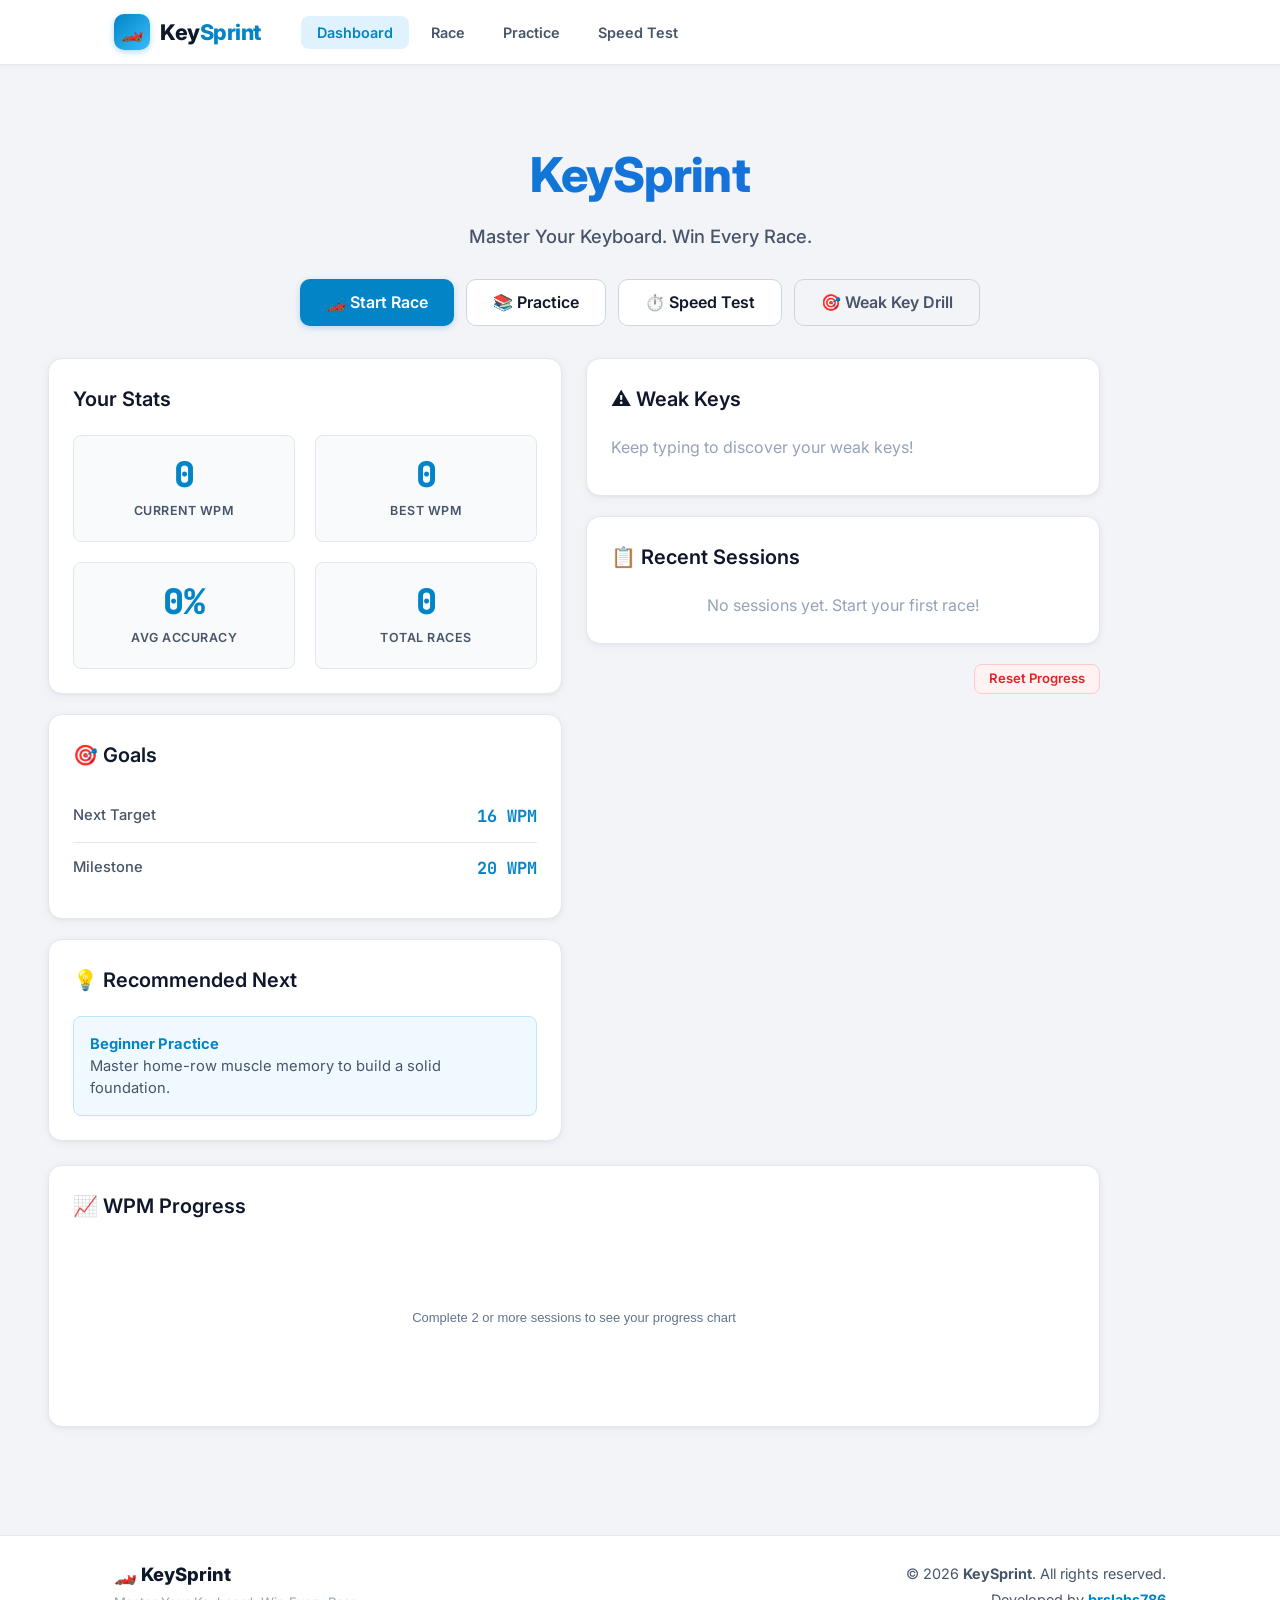
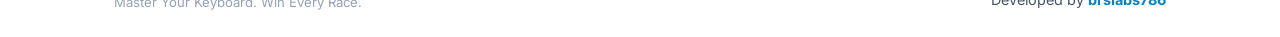
==== commit 8329fd49: "Add footer with All Rights Reserved and attribution to brslabs786" ====
--- a/keysprint/index.html
+++ b/keysprint/index.html
@@ -410,6 +410,22 @@
 
   </div><!-- /view-test -->
 
+  <!-- ═══════════════════════════════════════════════════
+       FOOTER
+  ════════════════════════════════════════════════════ -->
+  <footer class="app-footer">
+    <div class="footer-inner">
+      <div class="footer-left">
+        <span class="footer-logo">🏎️ KeySprint</span>
+        <span class="footer-tagline">Master Your Keyboard. Win Every Race.</span>
+      </div>
+      <div class="footer-right">
+        <p>© 2026 <strong>KeySprint</strong>. All rights reserved.</p>
+        <p class="footer-credit">Developed by <a href="https://github.com/brslabs786" target="_blank" rel="noopener noreferrer">brslabs786</a></p>
+      </div>
+    </div>
+  </footer>
+
 </div><!-- /app -->
 
 <!-- ── Scripts (order matters) ──────────────────────────── -->
--- a/keysprint/css/style.css
+++ b/keysprint/css/style.css
@@ -906,3 +906,72 @@
 
 /* ── Selection ──────────────────────────────────────────── */
 ::selection { background: #bae6fd; color: #0284c7; }
+
+/* ── Footer ─────────────────────────────────────────────── */
+.app-footer {
+  background: var(--bg-panel);
+  border-top: 1px solid var(--border);
+  margin-top: 40px;
+  padding: 24px 0;
+  color: var(--text-secondary);
+  font-size: 0.9rem;
+}
+
+.footer-inner {
+  max-width: 1100px;
+  margin: 0 auto;
+  padding: 0 24px;
+  display: flex;
+  align-items: center;
+  justify-content: space-between;
+  flex-wrap: wrap;
+  gap: 16px;
+}
+
+.footer-left {
+  display: flex;
+  flex-direction: column;
+  gap: 3px;
+}
+
+.footer-logo {
+  font-weight: 800;
+  font-size: 1.15rem;
+  color: var(--text-primary);
+}
+
+.footer-tagline {
+  font-size: 0.82rem;
+  color: var(--text-muted);
+}
+
+.footer-right {
+  display: flex;
+  flex-direction: column;
+  align-items: flex-end;
+  gap: 3px;
+}
+
+.footer-credit a {
+  color: var(--accent);
+  text-decoration: none;
+  font-weight: 700;
+  transition: var(--transition);
+}
+
+.footer-credit a:hover {
+  text-decoration: underline;
+  color: var(--accent-hover);
+}
+
+@media (max-width: 600px) {
+  .footer-inner {
+    flex-direction: column;
+    align-items: center;
+    text-align: center;
+  }
+  .footer-right {
+    align-items: center;
+  }
+}
+
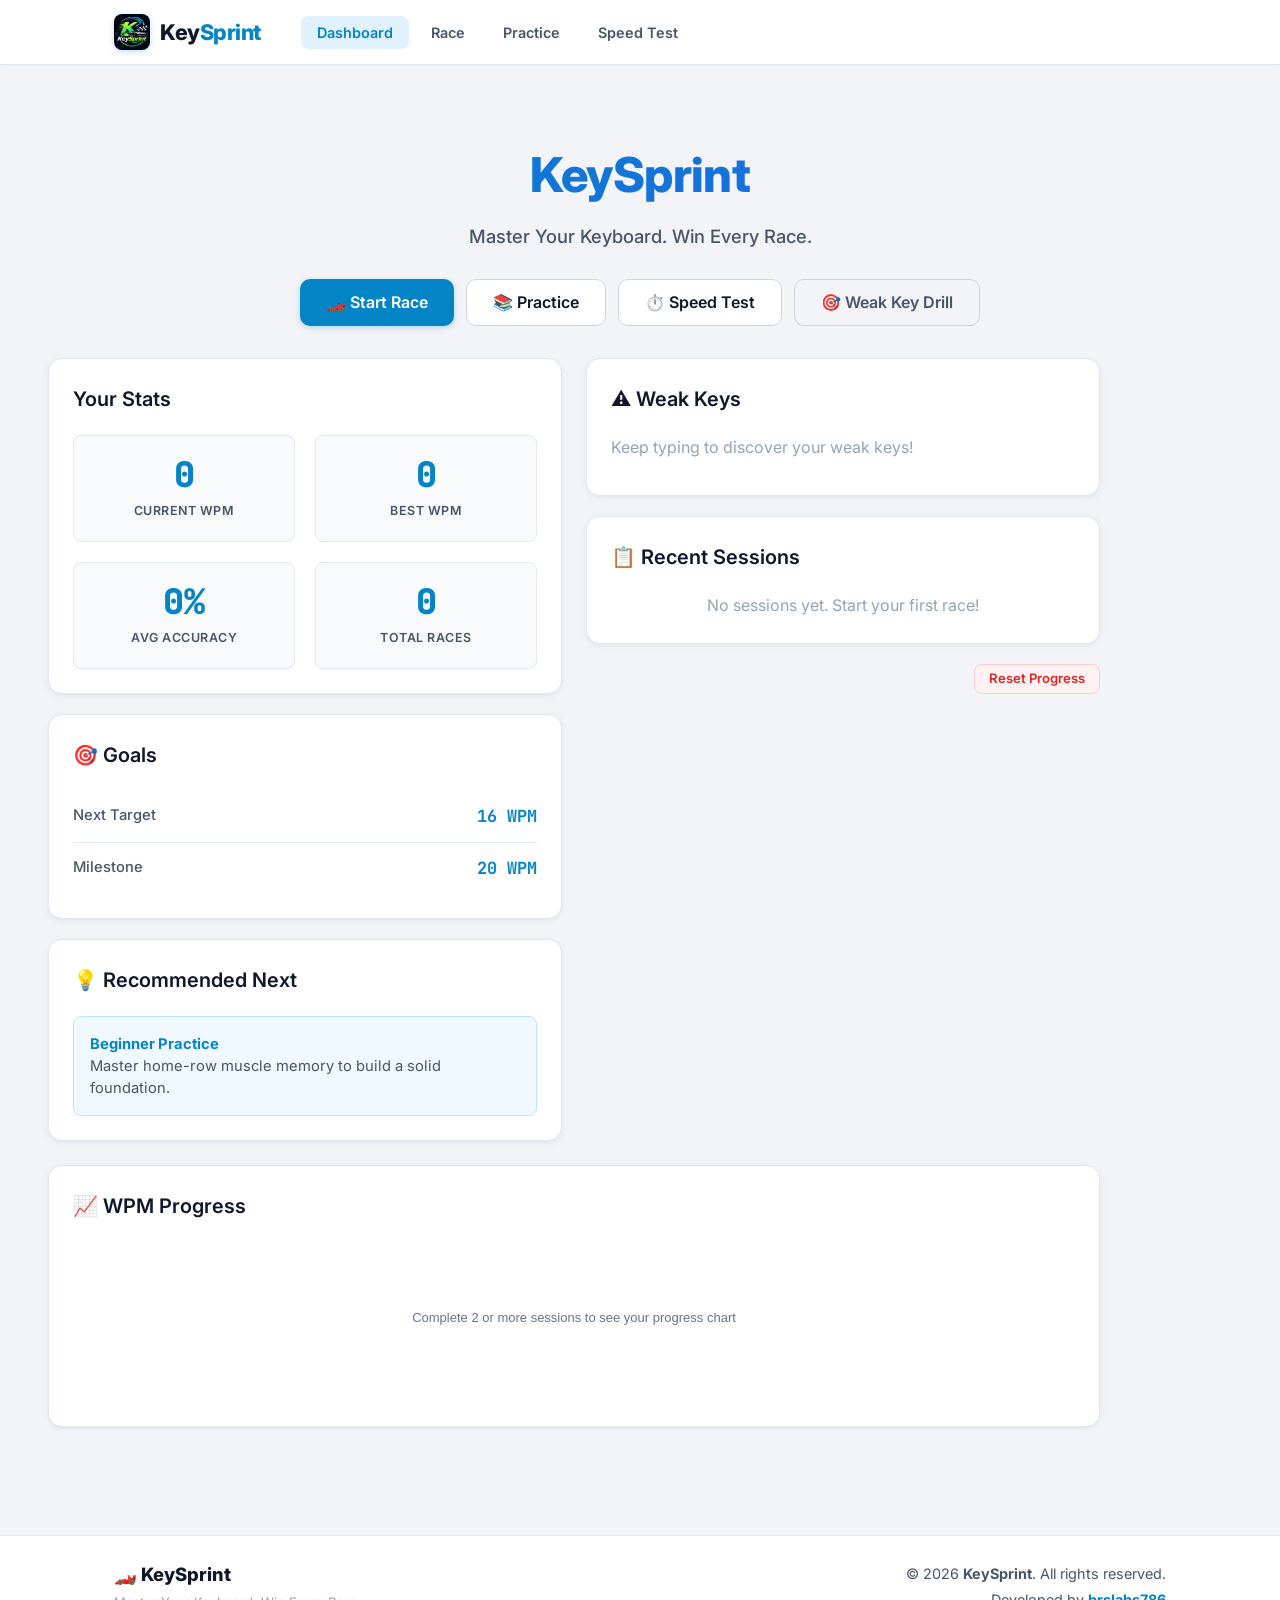
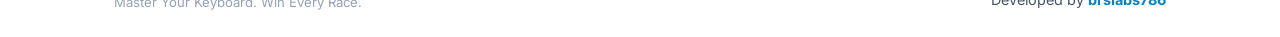
==== commit ce48aab1: "Add KeySprint logo and favicon to browser tab and header" ====
--- a/keysprint/index.html
+++ b/keysprint/index.html
@@ -5,6 +5,10 @@
   <meta name="viewport" content="width=device-width, initial-scale=1.0" />
   <meta name="description" content="KeySprint — Master Your Keyboard. Win Every Race. A gamified typing speed trainer." />
   <title>KeySprint — Master Your Keyboard. Win Every Race.</title>
+
+  <!-- Favicon -->
+  <link rel="icon" type="image/png" href="assets/logo.png" />
+  <link rel="apple-touch-icon" href="assets/logo.png" />
 
   <!-- Fonts -->
   <link rel="preconnect" href="https://fonts.googleapis.com" />
@@ -31,7 +35,7 @@
   <header>
     <div class="header-inner">
       <a class="logo" href="#" onclick="App.showView('dashboard'); App.renderDashboard(); return false;">
-        <div class="logo-icon">🏎️</div>
+        <img src="assets/logo.png" alt="KeySprint Logo" class="brand-logo-img" />
         <span class="logo-name">Key<span>Sprint</span></span>
       </a>
       <nav>
--- a/keysprint/css/style.css
+++ b/keysprint/css/style.css
@@ -116,16 +116,13 @@
   flex-shrink: 0;
 }
 
-.logo-icon {
+.brand-logo-img {
   width: 36px;
   height: 36px;
-  background: linear-gradient(135deg, var(--accent), #38bdf8);
-  border-radius: 10px;
-  display: flex;
-  align-items: center;
-  justify-content: center;
-  font-size: 18px;
-  box-shadow: 0 2px 6px rgba(2, 132, 199, 0.3);
+  border-radius: 8px;
+  object-fit: cover;
+  box-shadow: 0 2px 6px rgba(2, 132, 199, 0.25);
+  flex-shrink: 0;
 }
 
 .logo-name {
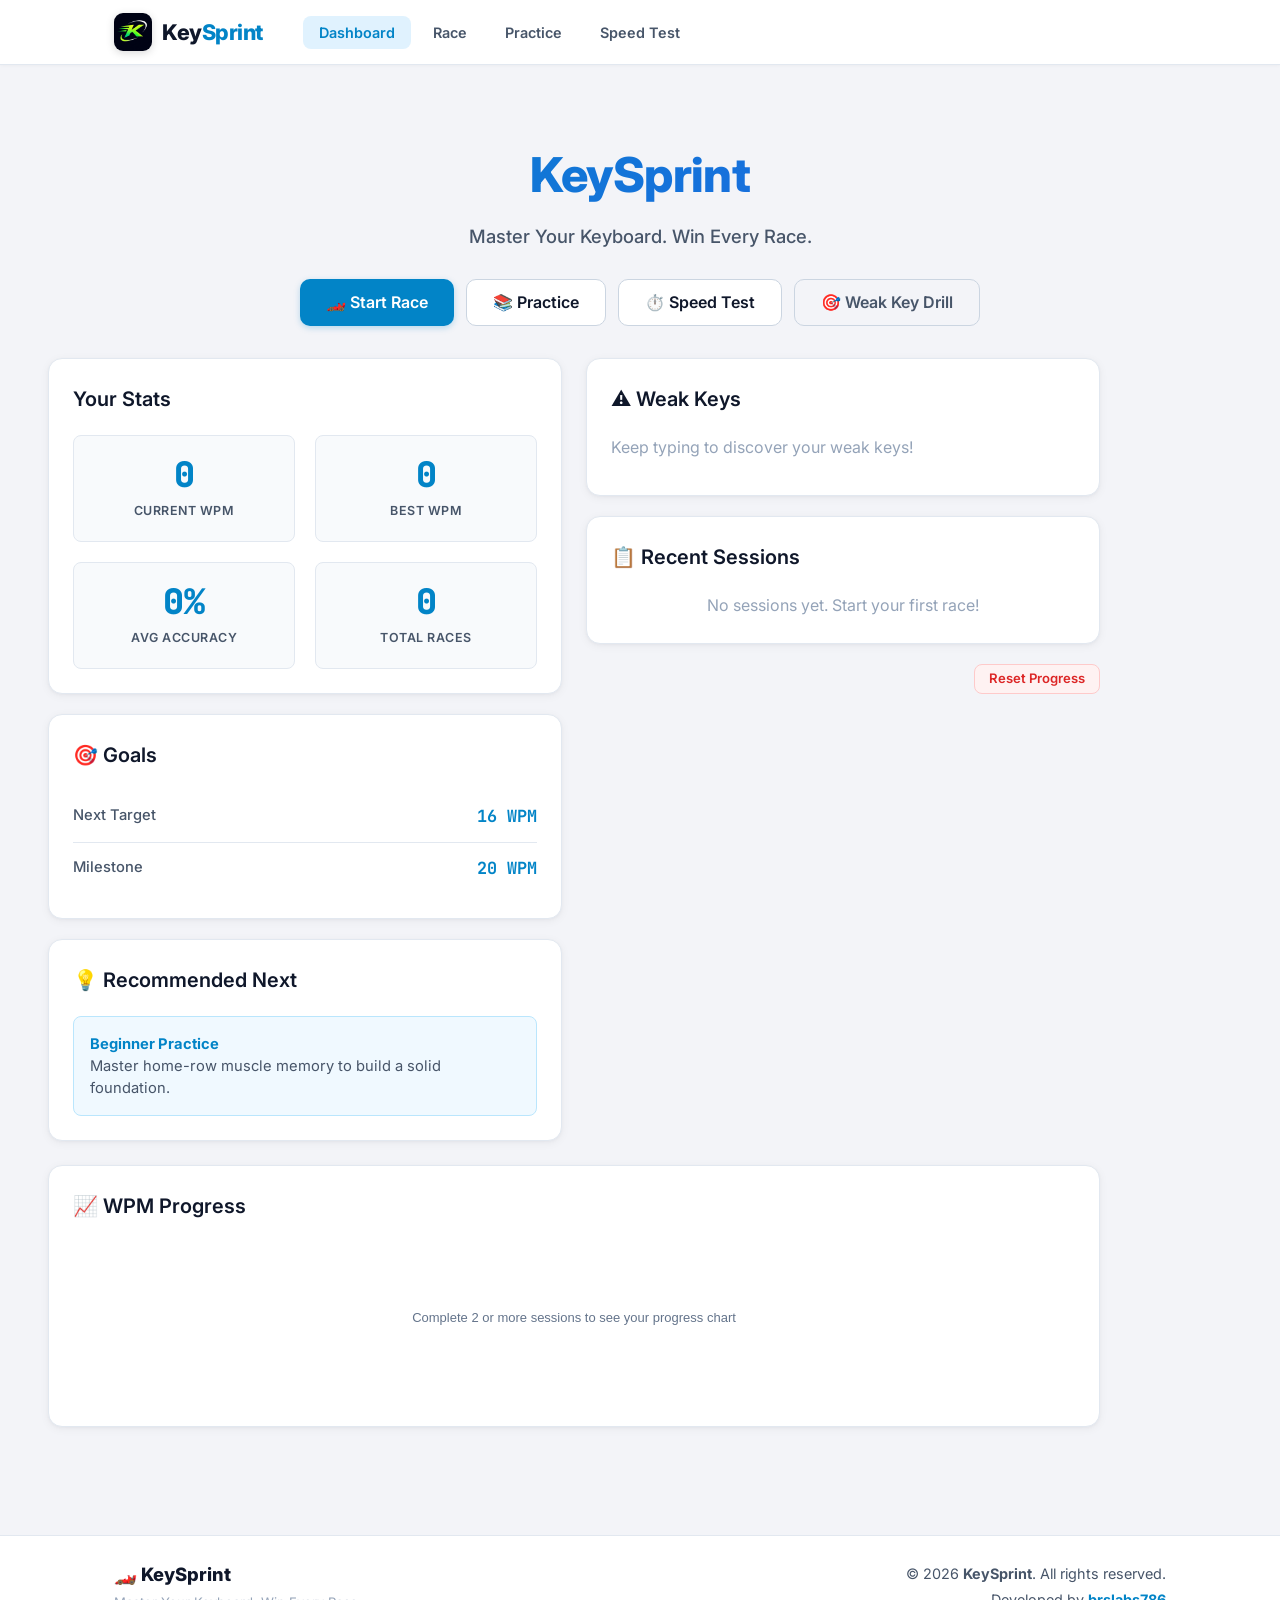
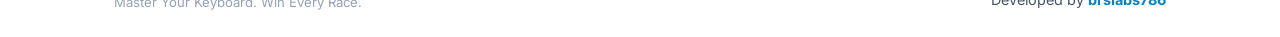
==== commit 81d3eaa1: "Add custom KeySprint favicon and update header logo icon" ====
--- a/keysprint/index.html
+++ b/keysprint/index.html
@@ -7,8 +7,9 @@
   <title>KeySprint — Master Your Keyboard. Win Every Race.</title>
 
   <!-- Favicon -->
-  <link rel="icon" type="image/png" href="assets/logo.png" />
-  <link rel="apple-touch-icon" href="assets/logo.png" />
+  <link rel="icon" type="image/png" sizes="32x32" href="favicon-32x32.png" />
+  <link rel="icon" type="image/png" href="favicon.png" />
+  <link rel="apple-touch-icon" href="favicon.png" />
 
   <!-- Fonts -->
   <link rel="preconnect" href="https://fonts.googleapis.com" />
@@ -35,7 +36,7 @@
   <header>
     <div class="header-inner">
       <a class="logo" href="#" onclick="App.showView('dashboard'); App.renderDashboard(); return false;">
-        <img src="assets/logo.png" alt="KeySprint Logo" class="brand-logo-img" />
+        <img src="favicon.png" alt="KeySprint Logo" class="logo-img" />
         <span class="logo-name">Key<span>Sprint</span></span>
       </a>
       <nav>
--- a/keysprint/css/style.css
+++ b/keysprint/css/style.css
@@ -116,13 +116,25 @@
   flex-shrink: 0;
 }
 
-.brand-logo-img {
+.logo-icon {
   width: 36px;
   height: 36px;
-  border-radius: 8px;
+  background: linear-gradient(135deg, var(--accent), #38bdf8);
+  border-radius: 10px;
+  display: flex;
+  align-items: center;
+  justify-content: center;
+  font-size: 18px;
+  box-shadow: 0 2px 6px rgba(2, 132, 199, 0.3);
+}
+
+.logo-img {
+  width: 38px;
+  height: 38px;
+  border-radius: 9px;
   object-fit: cover;
-  box-shadow: 0 2px 6px rgba(2, 132, 199, 0.25);
-  flex-shrink: 0;
+  box-shadow: 0 2px 8px rgba(0, 0, 0, 0.15);
+  display: block;
 }
 
 .logo-name {
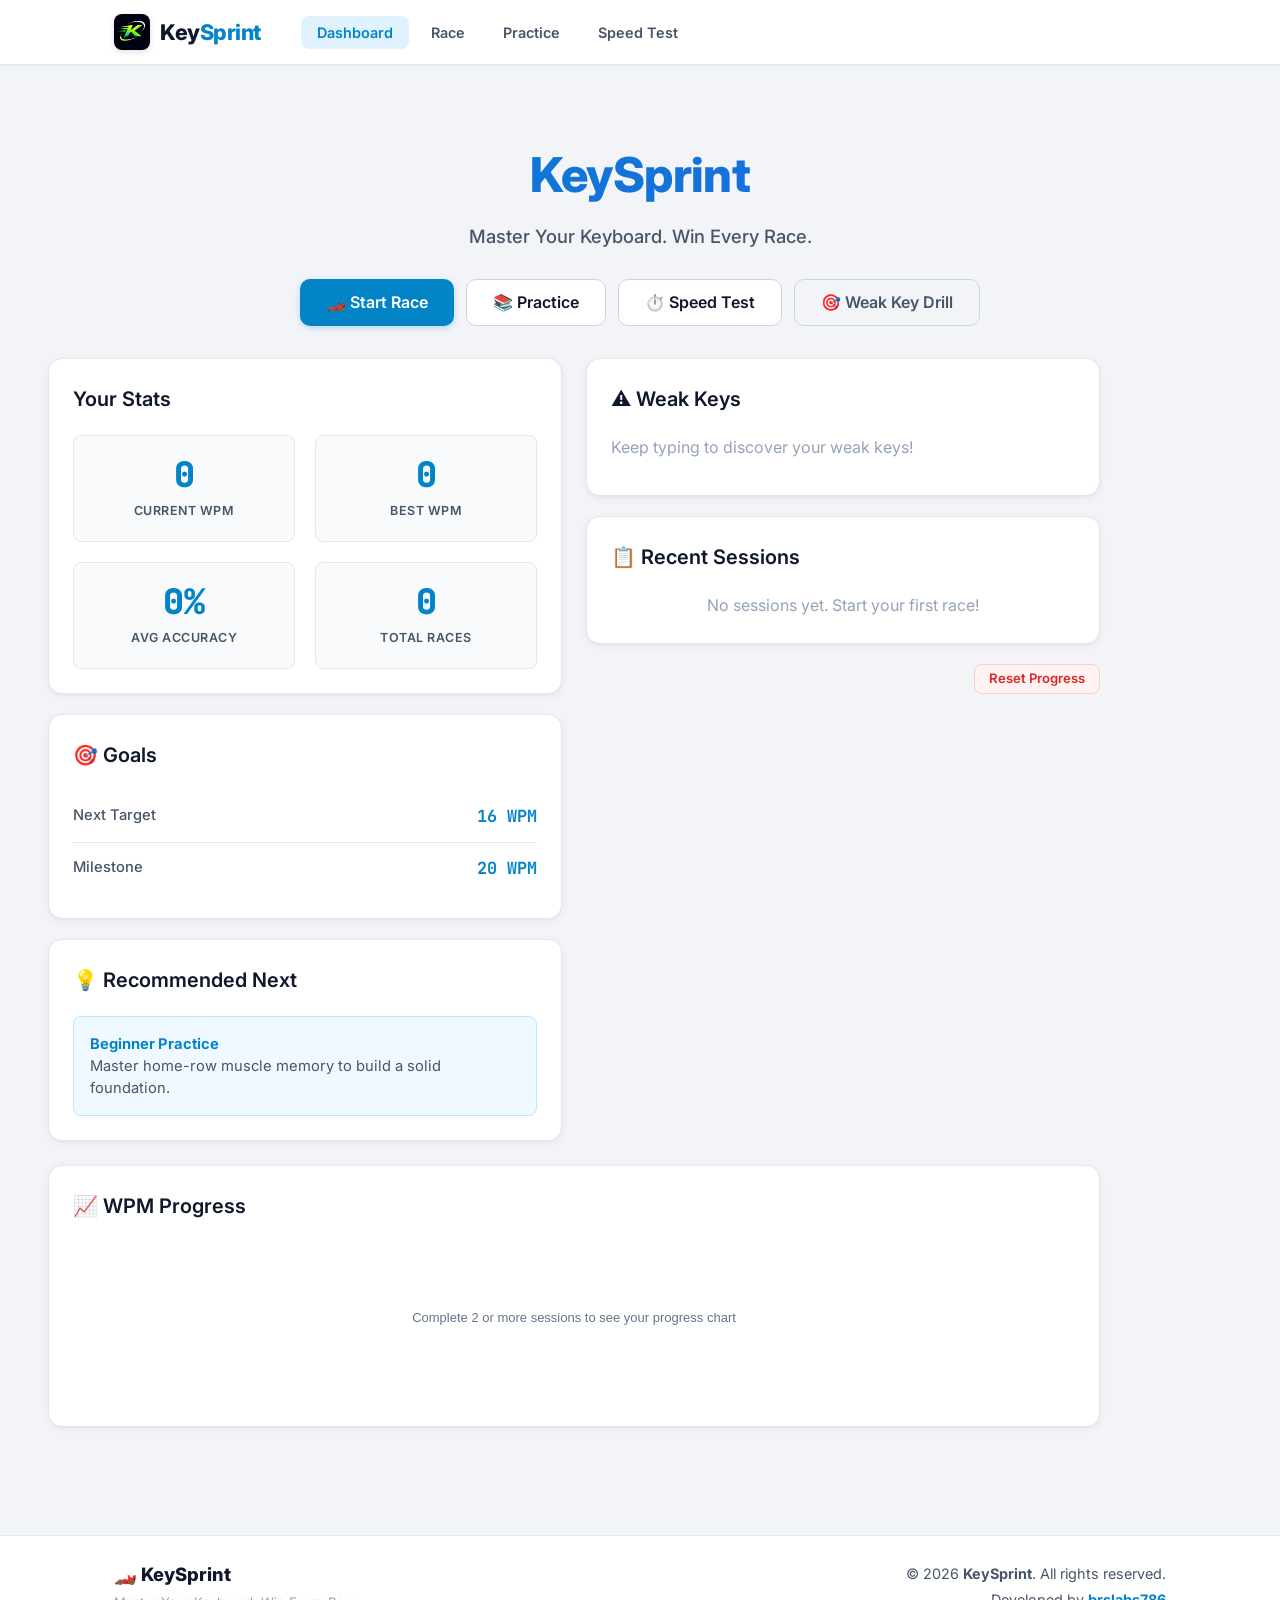
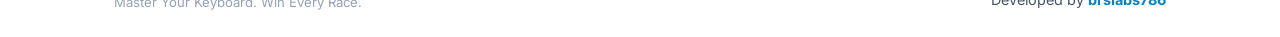
==== commit 985c54f8: "Fix header logo sizing to strict 36x36px with inline constraints" ====
--- a/keysprint/index.html
+++ b/keysprint/index.html
@@ -17,14 +17,24 @@
   <link href="https://fonts.googleapis.com/css2?family=JetBrains+Mono:wght@400;600;700&family=Inter:wght@400;500;600;700;800&display=swap" rel="stylesheet" />
 
   <!-- CSS -->
-  <link rel="stylesheet" href="css/style.css" />
-  <link rel="stylesheet" href="css/race.css" />
-  <link rel="stylesheet" href="css/responsive.css" />
+  <link rel="stylesheet" href="css/style.css?v=3" />
+  <link rel="stylesheet" href="css/race.css?v=3" />
+  <link rel="stylesheet" href="css/responsive.css?v=3" />
 
   <style>
     /* Inline critical — font override */
     body { font-family: 'Inter', 'Segoe UI', system-ui, sans-serif; }
     .passage-display, .typing-input, .key { font-family: 'JetBrains Mono', monospace; }
+    .logo img, .logo-img, .brand-logo-img {
+      width: 36px !important;
+      height: 36px !important;
+      max-width: 36px !important;
+      max-height: 36px !important;
+      border-radius: 8px !important;
+      object-fit: cover !important;
+      flex-shrink: 0 !important;
+      display: inline-block !important;
+    }
   </style>
 </head>
 <body>
@@ -36,7 +46,7 @@
   <header>
     <div class="header-inner">
       <a class="logo" href="#" onclick="App.showView('dashboard'); App.renderDashboard(); return false;">
-        <img src="favicon.png" alt="KeySprint Logo" class="logo-img" />
+        <img src="favicon.png" alt="KeySprint Logo" class="logo-img brand-logo-img" width="36" height="36" style="width:36px;height:36px;max-width:36px;max-height:36px;object-fit:cover;border-radius:8px;flex-shrink:0;" />
         <span class="logo-name">Key<span>Sprint</span></span>
       </a>
       <nav>
--- a/keysprint/css/style.css
+++ b/keysprint/css/style.css
@@ -128,13 +128,18 @@
   box-shadow: 0 2px 6px rgba(2, 132, 199, 0.3);
 }
 
-.logo-img {
-  width: 38px;
-  height: 38px;
-  border-radius: 9px;
-  object-fit: cover;
-  box-shadow: 0 2px 8px rgba(0, 0, 0, 0.15);
-  display: block;
+.logo img,
+.logo-img,
+.brand-logo-img {
+  width: 36px !important;
+  height: 36px !important;
+  max-width: 36px !important;
+  max-height: 36px !important;
+  border-radius: 8px !important;
+  object-fit: cover !important;
+  box-shadow: 0 2px 6px rgba(0, 0, 0, 0.12);
+  display: inline-block !important;
+  flex-shrink: 0 !important;
 }
 
 .logo-name {
